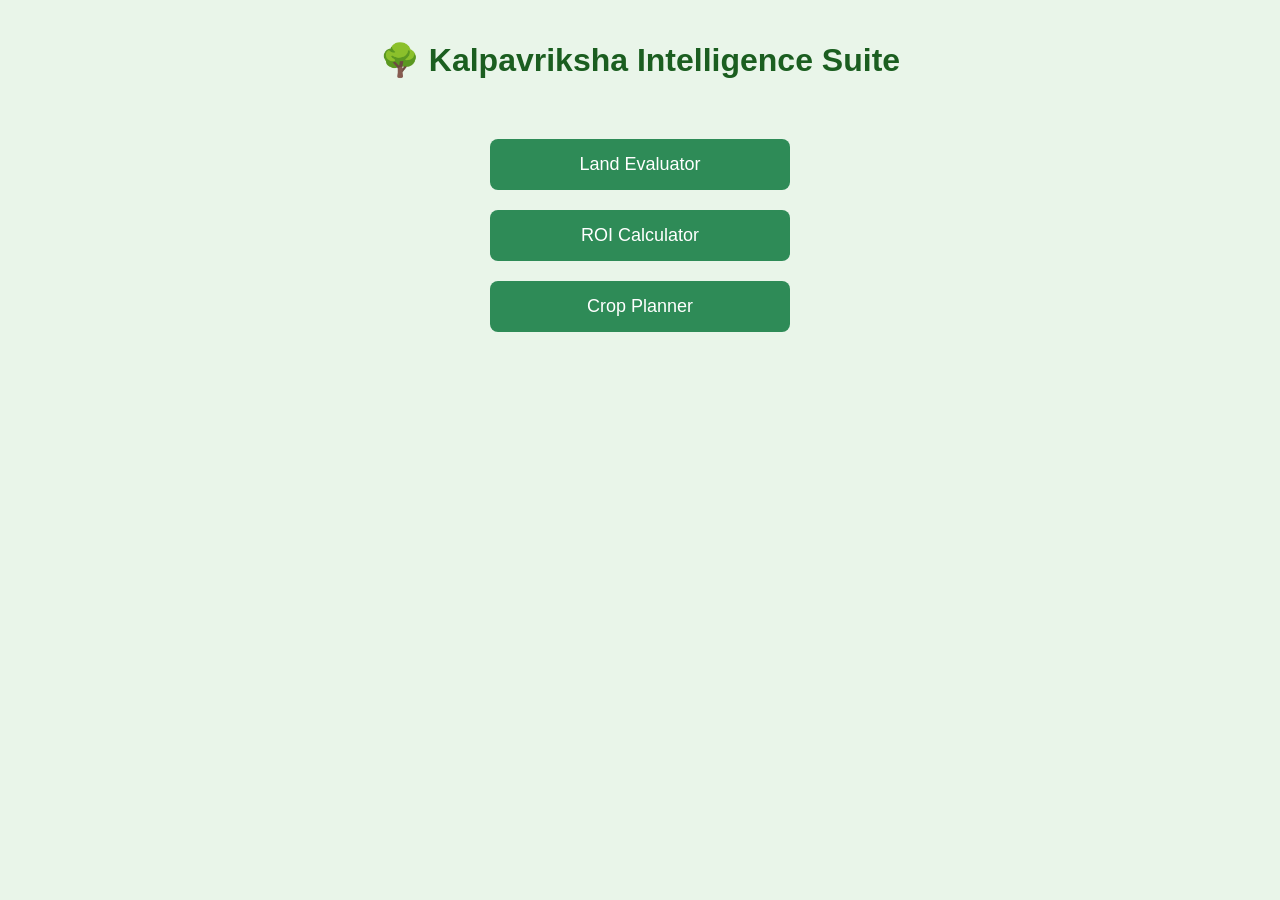
==== frontend/kalpavriksha_ui/index.html @ 67528f40 "Initial commit: ChetnaOS AGI Architecture" ====
<!DOCTYPE html>
<html lang="en">
<head>
    <meta charset="UTF-8">
    <meta name="viewport" content="width=device-width, initial-scale=1.0">
    <title>Kalpavriksha Tools</title>
    <link rel="stylesheet" href="style.css">
    <style>
        body {
            text-align: center;
            padding: 20px;
            background: #e9f5e9;
        }
        h1 {
            color: #1b5e20;
            margin-bottom: 30px;
        }
        .menu-container {
            display: flex;
            flex-direction: column;
            width: 300px;
            margin: auto;
            margin-top: 50px;
        }
        .menu-btn {
            padding: 15px;
            margin: 10px 0;
            background: #2E8B57;
            color: white;
            text-align: center;
            font-size: 18px;
            border-radius: 8px;
            text-decoration: none;
        }
        .menu-btn:hover {
            background: #246b44;
        }
    </style>
</head>

<body>
    <h1>🌳 Kalpavriksha Intelligence Suite</h1>

    <div class="menu-container">
        <a class="menu-btn" href="./land.html">Land Evaluator</a>
        <a class="menu-btn" href="./roi.html">ROI Calculator</a>
        <a class="menu-btn" href="./crop.html">Crop Planner</a>
    </div>

</body>
</html>
---- frontend/kalpavriksha_ui/style.css ----
body {
    font-family: Arial, sans-serif;
    background: #e9f5e9;
    margin: 0;
    padding: 0;
}

.container { max-width:860px; margin:30px auto; padding:20px; border-radius:8px; background:#fff; box-shadow:0 6px 20px rgba(0,0,0,0.06);}
.form-row{ margin:10px 0; display:flex; gap:12px; align-items:center;}
.form-row label{ width:180px; font-weight:600;}
.result-box{ padding:12px; margin-top:14px; background:#f7f7f7; border-radius:6px;}
.hidden{ display:none; }
button{ background:#2b7a2b; color:#fff; padding:10px 18px; border:none; border-radius:6px; cursor:pointer;}

h2 {
    text-align: center;
    margin-bottom: 10px;
    color: #1b5e20;
}

.subtitle {
    text-align: center;
    margin-bottom: 25px;
    color: #444;
}

.form-section label {
    font-weight: bold;
    margin-top: 12px;
    display: block;
}

.form-section input,
.form-section select {
    width: 100%;
    padding: 10px;
    margin-top: 5px;
    border-radius: 8px;
    border: 1px solid #bdd3bd;
}

button {
    width: 100%;
    background: #1b5e20;
    color: white;
    padding: 12px;
    border: none;
    border-radius: 8px;
    font-size: 16px;
    margin-top: 20px;
    cursor: pointer;
}

button:hover {
    background: #257628;
}

.result-box {
    margin-top: 25px;
    background: #f0fff0;
    padding: 15px;
    border-radius: 8px;
    border: 1px solid #c8e6c9;
}

.hidden {
    display: none;
}
.result-box {
    padding: 20px;
    border: 1px solid #ccc;
    background: #f8fff5;
    margin-top: 20px;
    border-radius: 8px;
}

.hidden {
    display: none;
}
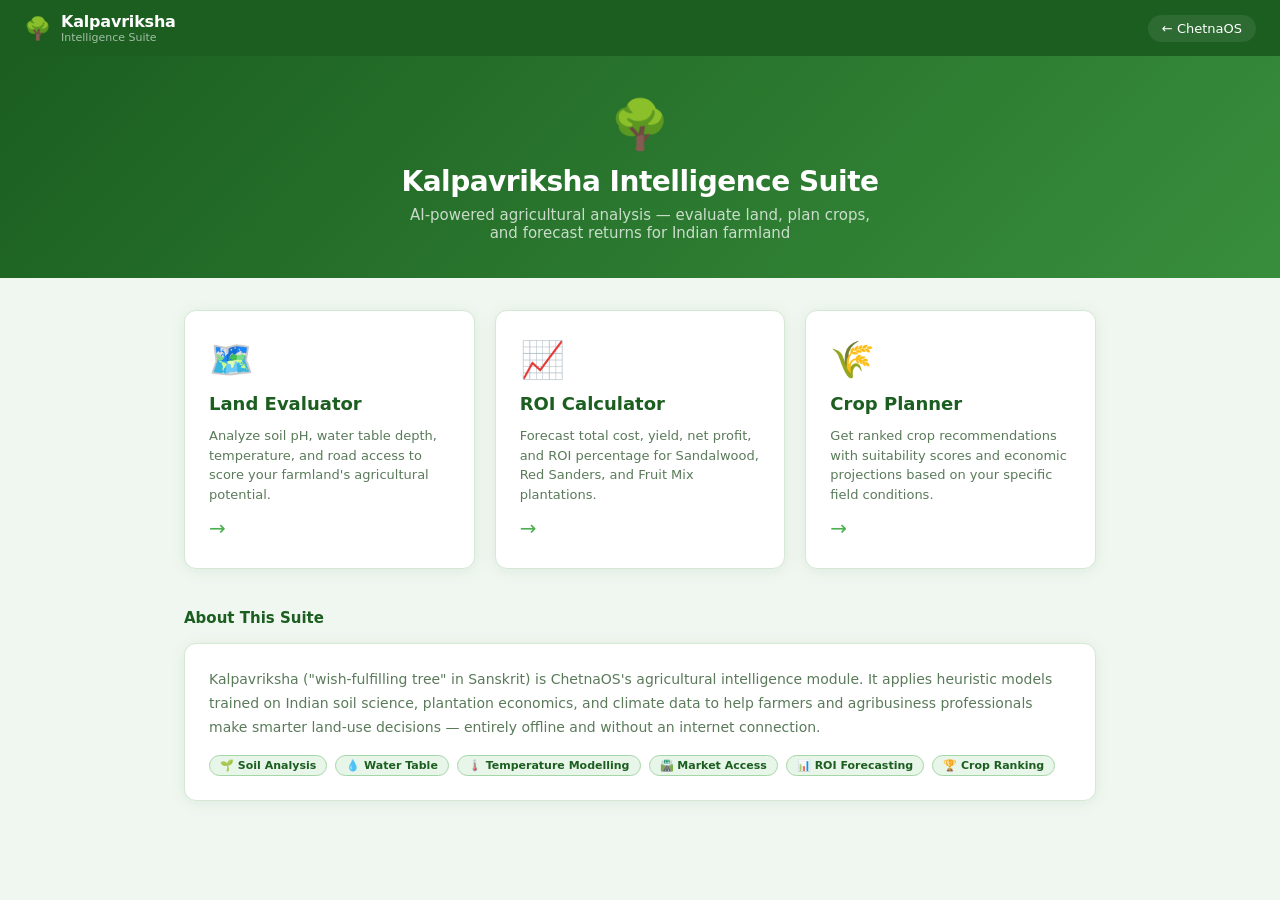
==== commit 69a6fcef: "Update web application interface and improve user experience Refactor frontend HTML, CSS, and JS to " ====
--- a/frontend/kalpavriksha_ui/index.html
+++ b/frontend/kalpavriksha_ui/index.html
@@ -1,51 +1,81 @@
 <!DOCTYPE html>
 <html lang="en">
 <head>
-    <meta charset="UTF-8">
-    <meta name="viewport" content="width=device-width, initial-scale=1.0">
-    <title>Kalpavriksha Tools</title>
-    <link rel="stylesheet" href="style.css">
-    <style>
-        body {
-            text-align: center;
-            padding: 20px;
-            background: #e9f5e9;
-        }
-        h1 {
-            color: #1b5e20;
-            margin-bottom: 30px;
-        }
-        .menu-container {
-            display: flex;
-            flex-direction: column;
-            width: 300px;
-            margin: auto;
-            margin-top: 50px;
-        }
-        .menu-btn {
-            padding: 15px;
-            margin: 10px 0;
-            background: #2E8B57;
-            color: white;
-            text-align: center;
-            font-size: 18px;
-            border-radius: 8px;
-            text-decoration: none;
-        }
-        .menu-btn:hover {
-            background: #246b44;
-        }
-    </style>
+  <meta charset="UTF-8" />
+  <meta name="viewport" content="width=device-width, initial-scale=1.0" />
+  <title>Kalpavriksha Intelligence Suite</title>
+  <link rel="stylesheet" href="style.css" />
 </head>
+<body>
 
-<body>
-    <h1>🌳 Kalpavriksha Intelligence Suite</h1>
+<nav class="topnav">
+  <a href="/kalpavriksha_ui/index.html" class="topnav-brand">
+    <span class="icon">🌳</span>
+    <div>
+      <div class="name">Kalpavriksha</div>
+      <div class="sub">Intelligence Suite</div>
+    </div>
+  </a>
+  <div class="topnav-right">
+    <a href="/" class="nav-pill back">← ChetnaOS</a>
+  </div>
+</nav>
 
-    <div class="menu-container">
-        <a class="menu-btn" href="./land.html">Land Evaluator</a>
-        <a class="menu-btn" href="./roi.html">ROI Calculator</a>
-        <a class="menu-btn" href="./crop.html">Crop Planner</a>
+<div class="page-hero">
+  <div class="hero-icon">🌳</div>
+  <h1>Kalpavriksha Intelligence Suite</h1>
+  <p>AI-powered agricultural analysis — evaluate land, plan crops, and forecast returns for Indian farmland</p>
+</div>
+
+<div class="page-wrap">
+
+  <div class="dash-grid">
+
+    <a class="dash-card" href="./land.html">
+      <div class="dc-icon">🗺️</div>
+      <div class="dc-title">Land Evaluator</div>
+      <div class="dc-desc">Analyze soil pH, water table depth, temperature, and road access to score your farmland's agricultural potential.</div>
+      <div class="dc-arrow">→</div>
+    </a>
+
+    <a class="dash-card" href="./roi.html">
+      <div class="dc-icon">📈</div>
+      <div class="dc-title">ROI Calculator</div>
+      <div class="dc-desc">Forecast total cost, yield, net profit, and ROI percentage for Sandalwood, Red Sanders, and Fruit Mix plantations.</div>
+      <div class="dc-arrow">→</div>
+    </a>
+
+    <a class="dash-card" href="./crop.html">
+      <div class="dc-icon">🌾</div>
+      <div class="dc-title">Crop Planner</div>
+      <div class="dc-desc">Get ranked crop recommendations with suitability scores and economic projections based on your specific field conditions.</div>
+      <div class="dc-arrow">→</div>
+    </a>
+
+  </div>
+
+  <div style="margin-top:40px;">
+    <div class="section-title">About This Suite</div>
+    <div class="card">
+      <div class="card-body">
+        <p style="font-size:14px;color:var(--muted);line-height:1.7;">
+          Kalpavriksha ("wish-fulfilling tree" in Sanskrit) is ChetnaOS's agricultural intelligence module.
+          It applies heuristic models trained on Indian soil science, plantation economics, and climate data
+          to help farmers and agribusiness professionals make smarter land-use decisions — entirely offline
+          and without an internet connection.
+        </p>
+        <div style="display:flex;flex-wrap:wrap;gap:8px;margin-top:16px;">
+          <span class="tag">🌱 Soil Analysis</span>
+          <span class="tag">💧 Water Table</span>
+          <span class="tag">🌡️ Temperature Modelling</span>
+          <span class="tag">🛣️ Market Access</span>
+          <span class="tag">📊 ROI Forecasting</span>
+          <span class="tag">🏆 Crop Ranking</span>
+        </div>
+      </div>
     </div>
+  </div>
 
+</div>
 </body>
-</html>+</html>
--- a/frontend/kalpavriksha_ui/style.css
+++ b/frontend/kalpavriksha_ui/style.css
@@ -1,79 +1,236 @@
-body {
-    font-family: Arial, sans-serif;
-    background: #e9f5e9;
-    margin: 0;
-    padding: 0;
-}
-
-.container { max-width:860px; margin:30px auto; padding:20px; border-radius:8px; background:#fff; box-shadow:0 6px 20px rgba(0,0,0,0.06);}
-.form-row{ margin:10px 0; display:flex; gap:12px; align-items:center;}
-.form-row label{ width:180px; font-weight:600;}
-.result-box{ padding:12px; margin-top:14px; background:#f7f7f7; border-radius:6px;}
-.hidden{ display:none; }
-button{ background:#2b7a2b; color:#fff; padding:10px 18px; border:none; border-radius:6px; cursor:pointer;}
-
-h2 {
-    text-align: center;
-    margin-bottom: 10px;
-    color: #1b5e20;
-}
-
-.subtitle {
-    text-align: center;
-    margin-bottom: 25px;
-    color: #444;
-}
-
-.form-section label {
-    font-weight: bold;
-    margin-top: 12px;
-    display: block;
-}
-
-.form-section input,
-.form-section select {
-    width: 100%;
-    padding: 10px;
-    margin-top: 5px;
-    border-radius: 8px;
-    border: 1px solid #bdd3bd;
-}
-
-button {
-    width: 100%;
-    background: #1b5e20;
-    color: white;
-    padding: 12px;
-    border: none;
-    border-radius: 8px;
-    font-size: 16px;
-    margin-top: 20px;
-    cursor: pointer;
-}
-
-button:hover {
-    background: #257628;
-}
-
-.result-box {
-    margin-top: 25px;
-    background: #f0fff0;
-    padding: 15px;
-    border-radius: 8px;
-    border: 1px solid #c8e6c9;
-}
-
-.hidden {
-    display: none;
-}
-.result-box {
-    padding: 20px;
-    border: 1px solid #ccc;
-    background: #f8fff5;
-    margin-top: 20px;
-    border-radius: 8px;
-}
-
-.hidden {
-    display: none;
-}+*, *::before, *::after { box-sizing: border-box; margin: 0; padding: 0; }
+
+:root {
+  --bg:        #f0f7f0;
+  --surface:   #ffffff;
+  --surface2:  #f6faf6;
+  --border:    #d4e8d4;
+  --green-dk:  #1b5e20;
+  --green:     #2e7d32;
+  --green-md:  #388e3c;
+  --green-lt:  #4caf50;
+  --green-xl:  #a5d6a7;
+  --green-bg:  #e8f5e9;
+  --accent:    #1b5e20;
+  --text:      #1a2e1a;
+  --muted:     #5a7a5a;
+  --error:     #c62828;
+  --error-bg:  #ffebee;
+  --gold:      #f9a825;
+  --gold-bg:   #fff8e1;
+  --radius:    12px;
+  --shadow:    0 2px 16px rgba(27,94,32,.08);
+  --shadow-lg: 0 8px 32px rgba(27,94,32,.12);
+  --font: "Inter", system-ui, -apple-system, Segoe UI, Roboto, sans-serif;
+}
+
+html { scroll-behavior: smooth; }
+body { font-family: var(--font); background: var(--bg); color: var(--text); min-height: 100vh; }
+
+/* ── Top Nav ── */
+.topnav {
+  background: var(--green-dk);
+  padding: 0 24px;
+  display: flex; align-items: center; justify-content: space-between;
+  height: 56px;
+  position: sticky; top: 0; z-index: 100;
+}
+.topnav-brand { display: flex; align-items: center; gap: 10px; text-decoration: none; }
+.topnav-brand .icon { font-size: 22px; }
+.topnav-brand .name { color: #fff; font-size: 16px; font-weight: 700; letter-spacing: -.2px; }
+.topnav-brand .sub  { color: rgba(255,255,255,.6); font-size: 11px; }
+.topnav-right { display: flex; align-items: center; gap: 8px; }
+.nav-pill {
+  padding: 6px 14px; border-radius: 99px;
+  background: rgba(255,255,255,.12); color: #fff;
+  text-decoration: none; font-size: 13px; font-weight: 500;
+  transition: background .15s;
+}
+.nav-pill:hover { background: rgba(255,255,255,.22); }
+.nav-pill.back  { background: rgba(255,255,255,.08); }
+
+/* ── Page header ── */
+.page-hero {
+  background: linear-gradient(135deg, var(--green-dk) 0%, var(--green-md) 100%);
+  padding: 40px 24px 36px;
+  text-align: center; color: #fff;
+}
+.page-hero .hero-icon { font-size: 48px; margin-bottom: 12px; }
+.page-hero h1 { font-size: 28px; font-weight: 800; letter-spacing: -.5px; margin-bottom: 8px; }
+.page-hero p  { font-size: 15px; color: rgba(255,255,255,.75); max-width: 480px; margin: 0 auto; }
+
+/* ── Container ── */
+.page-wrap { max-width: 960px; margin: 0 auto; padding: 32px 24px 64px; }
+
+/* ── Cards ── */
+.card {
+  background: var(--surface);
+  border: 1px solid var(--border);
+  border-radius: var(--radius);
+  box-shadow: var(--shadow);
+  overflow: hidden;
+}
+.card-header {
+  padding: 18px 24px 14px;
+  border-bottom: 1px solid var(--border);
+  background: var(--surface2);
+  display: flex; align-items: center; gap: 10px;
+}
+.card-header .card-icon { font-size: 20px; }
+.card-header h2 { font-size: 17px; font-weight: 700; color: var(--green-dk); }
+.card-header p  { font-size: 13px; color: var(--muted); margin-top: 2px; }
+.card-body { padding: 24px; }
+
+/* ── Forms ── */
+.form-grid { display: grid; grid-template-columns: 1fr 1fr; gap: 20px 24px; }
+@media (max-width: 580px) { .form-grid { grid-template-columns: 1fr; } }
+
+.field { display: flex; flex-direction: column; gap: 6px; }
+.field label { font-size: 13px; font-weight: 600; color: var(--green-dk); }
+.field .hint  { font-size: 11px; color: var(--muted); }
+.field input, .field select {
+  padding: 10px 14px; border-radius: 8px;
+  border: 1.5px solid var(--border);
+  background: var(--surface); color: var(--text);
+  font-size: 14px; font-family: var(--font);
+  transition: border-color .15s, box-shadow .15s;
+  -webkit-appearance: none;
+}
+.field input:focus, .field select:focus {
+  outline: none;
+  border-color: var(--green-lt);
+  box-shadow: 0 0 0 3px rgba(76,175,80,.15);
+}
+.field input::placeholder { color: var(--muted); }
+
+.btn {
+  display: inline-flex; align-items: center; justify-content: center; gap: 8px;
+  padding: 12px 28px; border-radius: 8px;
+  font-size: 15px; font-weight: 600; font-family: var(--font);
+  cursor: pointer; border: none; transition: opacity .15s, transform .1s;
+}
+.btn-primary { background: var(--green); color: #fff; }
+.btn-primary:hover:not(:disabled) { opacity: .88; }
+.btn-primary:active:not(:disabled) { transform: scale(.97); }
+.btn-primary:disabled { opacity: .45; cursor: not-allowed; }
+.btn-full { width: 100%; }
+.btn-lg { padding: 14px 32px; font-size: 16px; }
+
+/* ── Result states ── */
+.result-loading {
+  display: flex; flex-direction: column; align-items: center;
+  padding: 32px; gap: 12px; color: var(--muted); font-size: 14px;
+}
+.spinner {
+  width: 36px; height: 36px; border-radius: 50%;
+  border: 3px solid var(--green-bg);
+  border-top-color: var(--green);
+  animation: spin .7s linear infinite;
+}
+@keyframes spin { to { transform: rotate(360deg); } }
+
+.result-error {
+  padding: 16px 20px; border-radius: 8px;
+  background: var(--error-bg); border: 1px solid #ffcdd2;
+  color: var(--error); font-size: 14px;
+}
+
+/* ── Metric cards ── */
+.metrics { display: grid; grid-template-columns: repeat(auto-fit, minmax(150px, 1fr)); gap: 12px; margin-bottom: 20px; }
+.metric {
+  background: var(--green-bg);
+  border: 1px solid var(--green-xl);
+  border-radius: 10px; padding: 16px;
+  display: flex; flex-direction: column; gap: 4px;
+}
+.metric.highlight { background: var(--gold-bg); border-color: #ffe082; }
+.metric-label { font-size: 11px; font-weight: 700; text-transform: uppercase; letter-spacing: .8px; color: var(--muted); }
+.metric-value { font-size: 22px; font-weight: 800; color: var(--green-dk); }
+.metric.highlight .metric-value { color: #e65100; }
+.metric-sub { font-size: 11px; color: var(--muted); }
+
+/* ── Score meter ── */
+.score-wrap { margin-bottom: 20px; }
+.score-label { font-size: 13px; font-weight: 600; color: var(--muted); margin-bottom: 8px; }
+.score-bar { height: 12px; background: var(--border); border-radius: 99px; overflow: hidden; }
+.score-fill {
+  height: 100%; border-radius: 99px;
+  background: linear-gradient(90deg, #81c784, #2e7d32);
+  transition: width .6s cubic-bezier(.34,1.56,.64,1);
+}
+.score-value { font-size: 28px; font-weight: 800; color: var(--green-dk); margin-top: 8px; }
+.score-grade { display: inline-block; padding: 4px 12px; border-radius: 99px; font-size: 13px; font-weight: 700; margin-top: 6px; }
+.grade-A { background: #e8f5e9; color: #1b5e20; }
+.grade-B { background: #f9fbe7; color: #558b2f; }
+.grade-C { background: var(--gold-bg); color: #e65100; }
+.grade-D { background: var(--error-bg); color: var(--error); }
+
+/* ── Table ── */
+.result-table { width: 100%; border-collapse: collapse; font-size: 13px; }
+.result-table th {
+  text-align: left; padding: 10px 14px;
+  background: var(--green-bg); color: var(--green-dk);
+  font-size: 11px; text-transform: uppercase; letter-spacing: .8px;
+  border-bottom: 2px solid var(--green-xl);
+}
+.result-table td { padding: 12px 14px; border-bottom: 1px solid var(--border); vertical-align: top; }
+.result-table tr:last-child td { border-bottom: none; }
+.result-table tr:hover td { background: var(--surface2); }
+.rank-badge {
+  width: 26px; height: 26px; border-radius: 50%;
+  background: var(--green); color: #fff;
+  display: inline-flex; align-items: center; justify-content: center;
+  font-size: 12px; font-weight: 700;
+}
+.rank-badge.rank-1 { background: #f9a825; }
+.rank-badge.rank-2 { background: #78909c; }
+.rank-badge.rank-3 { background: #8d6e63; }
+.crop-name { font-weight: 700; color: var(--green-dk); }
+.score-pill {
+  display: inline-block; padding: 2px 10px; border-radius: 99px;
+  font-size: 12px; font-weight: 600;
+  background: var(--green-bg); color: var(--green-dk);
+}
+.note-text { color: var(--muted); font-size: 12px; margin-top: 3px; }
+.econ-list { list-style: none; font-size: 12px; color: var(--muted); margin-top: 4px; }
+.econ-list li::before { content: '₹ '; color: var(--green); }
+
+/* ── Dashboard cards ── */
+.dash-grid { display: grid; grid-template-columns: repeat(auto-fit, minmax(240px, 1fr)); gap: 20px; }
+.dash-card {
+  background: var(--surface);
+  border: 1px solid var(--border);
+  border-radius: var(--radius);
+  box-shadow: var(--shadow);
+  padding: 28px 24px;
+  text-decoration: none; color: inherit;
+  display: flex; flex-direction: column; gap: 12px;
+  transition: box-shadow .2s, transform .15s, border-color .15s;
+}
+.dash-card:hover {
+  box-shadow: var(--shadow-lg);
+  transform: translateY(-3px);
+  border-color: var(--green-lt);
+}
+.dash-card .dc-icon { font-size: 36px; }
+.dash-card .dc-title { font-size: 18px; font-weight: 700; color: var(--green-dk); }
+.dash-card .dc-desc  { font-size: 13px; color: var(--muted); line-height: 1.5; }
+.dash-card .dc-arrow { font-size: 20px; color: var(--green-lt); margin-top: auto; }
+
+/* ── Misc ── */
+.hidden { display: none !important; }
+.divider { height: 1px; background: var(--border); margin: 24px 0; }
+.section-title { font-size: 15px; font-weight: 700; color: var(--green-dk); margin-bottom: 16px; }
+.tag {
+  display: inline-block; padding: 3px 10px; border-radius: 99px;
+  font-size: 11px; font-weight: 600;
+  background: var(--green-bg); color: var(--green-dk); border: 1px solid var(--green-xl);
+}
+
+@media (max-width: 640px) {
+  .page-hero { padding: 28px 16px 24px; }
+  .page-hero h1 { font-size: 22px; }
+  .page-wrap { padding: 20px 16px 48px; }
+  .card-body { padding: 16px; }
+  .metrics { grid-template-columns: 1fr 1fr; }
+}
